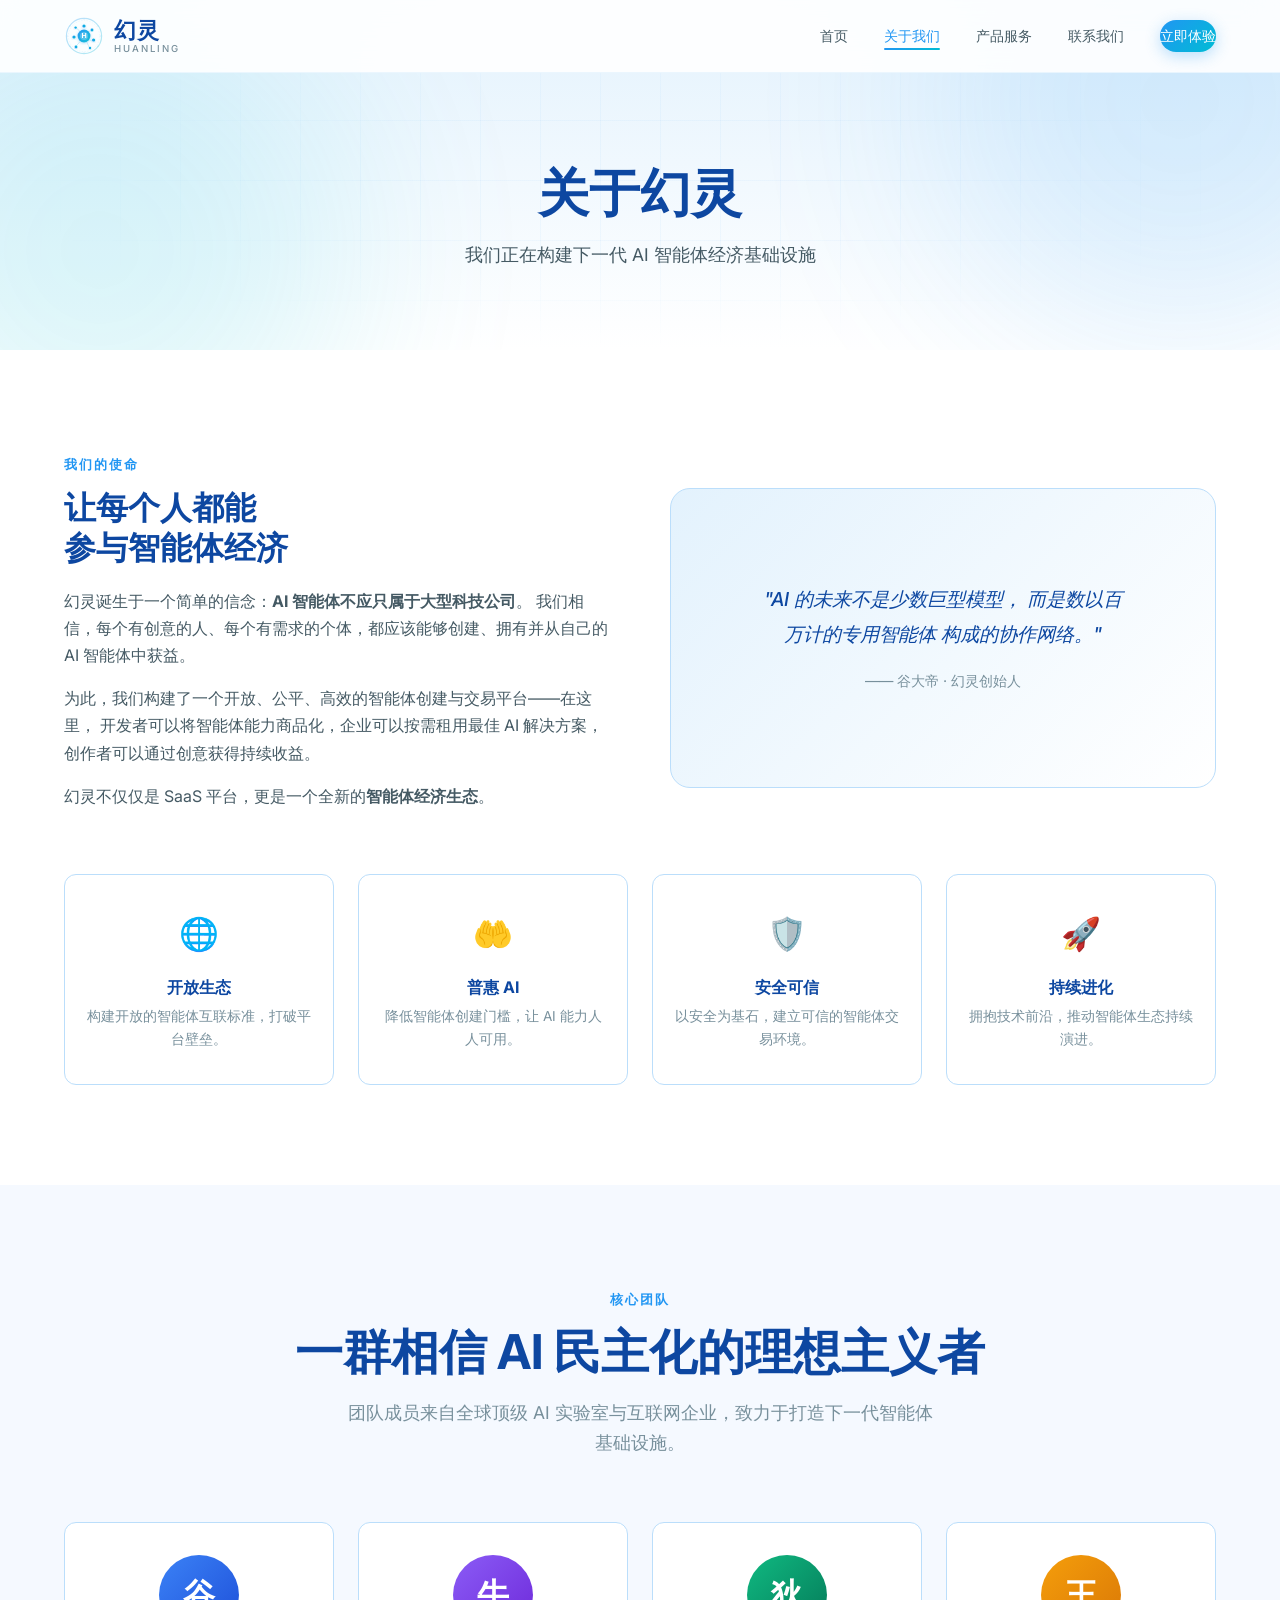
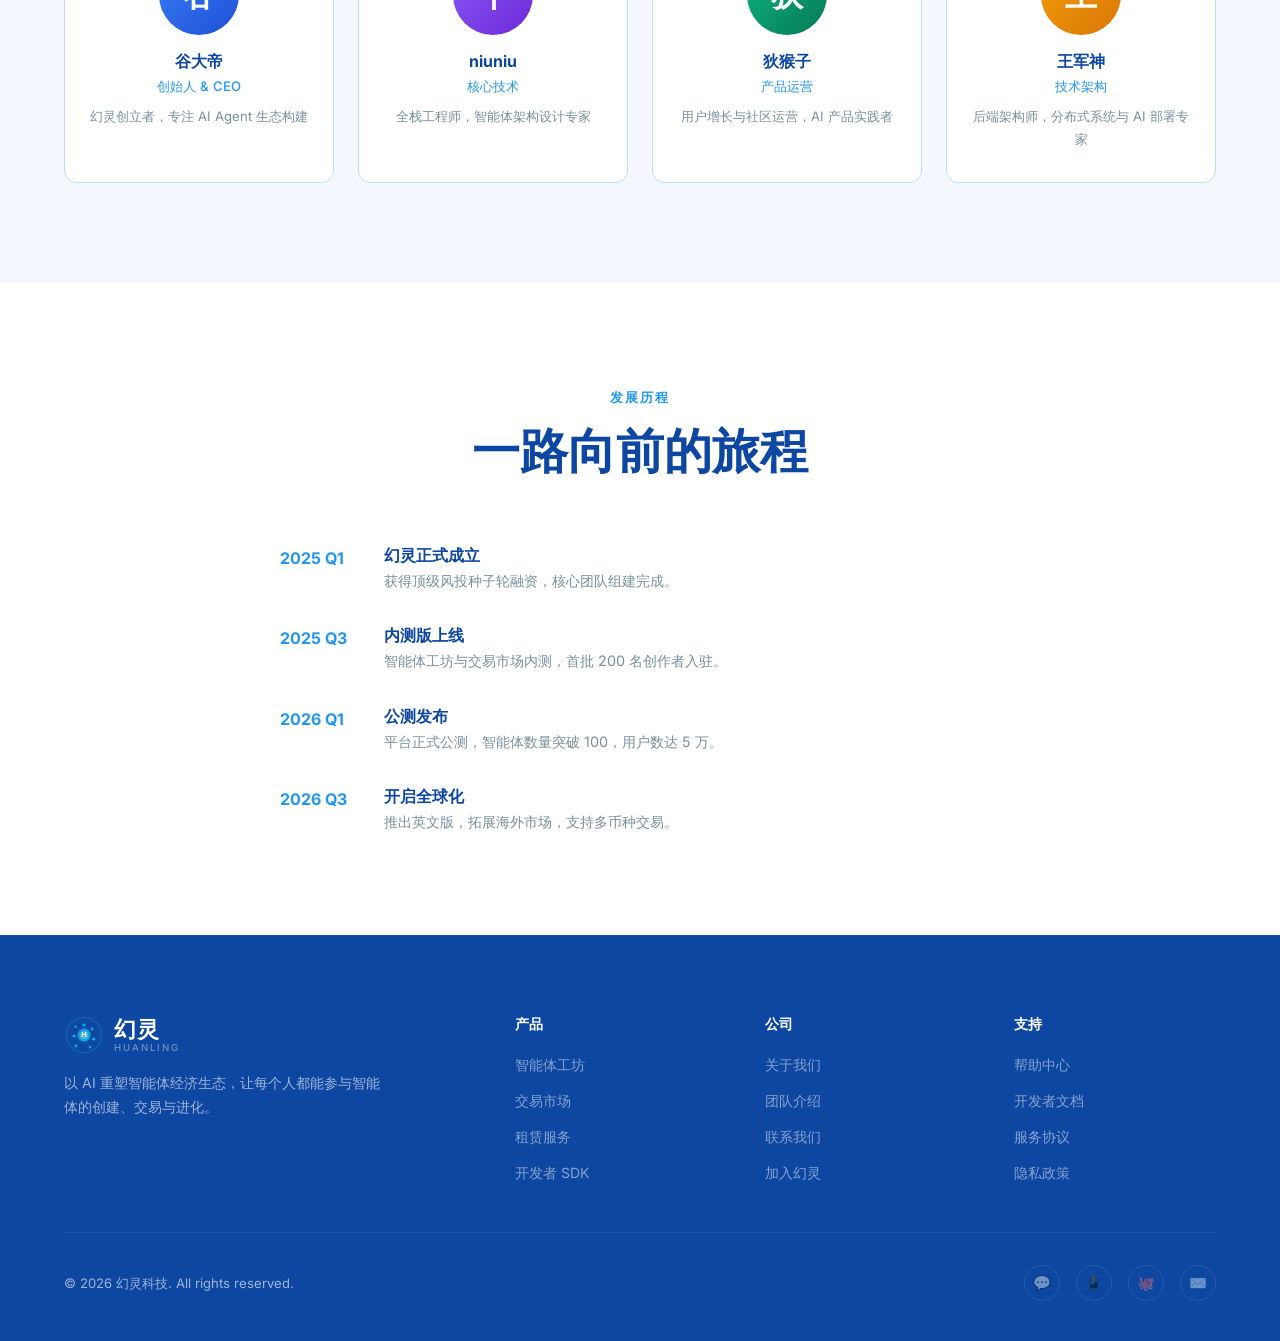
==== about.html @ f2faa494 "🎨 幻灵官网 v1.0 - AI智能体创建交易平台 - 首页：Hero展示、核心能力、平台流程、数据统计 - 关于我们：使命愿景、团队介绍、发展历程 - 产品服务：智能体工坊、交易市场、企业租赁、定价" ====
<!DOCTYPE html>
<html lang="zh-CN">
<head>
  <meta charset="UTF-8">
  <meta name="viewport" content="width=device-width, initial-scale=1.0">
  <meta name="description" content="关于幻灵 — 了解我们的使命、团队与愿景。">
  <title>关于我们 · 幻灵</title>
  <link rel="preconnect" href="https://fonts.googleapis.com">
  <link rel="preconnect" href="https://fonts.gstatic.com" crossorigin>
  <link href="https://fonts.googleapis.com/css2?family=Inter:wght@400;500;600;700;800&display=swap" rel="stylesheet">
  <link rel="stylesheet" href="css/style.css">
</head>
<body>

  <!-- ========== HEADER ========== -->
  <header class="header">
    <div class="container">
      <a href="index.html" class="logo">
        <span class="logo-icon"><img src="images/logo.svg" alt="幻灵Logo"></span>
        <span class="logo-text">
          <span class="logo-cn">幻灵</span>
          <span class="logo-en">HuanLing</span>
        </span>
      </a>
      <nav>
        <ul class="nav-links">
          <li><a href="index.html">首页</a></li>
          <li><a href="about.html" class="active">关于我们</a></li>
          <li><a href="services.html">产品服务</a></li>
          <li><a href="contact.html">联系我们</a></li>
          <li><a href="services.html" class="btn btn-primary nav-cta">立即体验</a></li>
        </ul>
      </nav>
      <button class="menu-toggle" aria-label="菜单">
        <span></span><span></span><span></span>
      </button>
    </div>
  </header>

  <!-- ========== PAGE HERO ========== -->
  <section class="page-hero">
    <div class="hero-bg-grid"></div>
    <div class="hero-glow hero-glow-1"></div>
    <div class="hero-glow hero-glow-2"></div>
    <div class="container" style="position: relative; z-index: 1;">
      <h1>关于幻灵</h1>
      <p>我们正在构建下一代 AI 智能体经济基础设施</p>
    </div>
  </section>

  <!-- ========== MISSION ========== -->
  <section class="mission-section">
    <div class="container">
      <div class="mission-grid">
        <div class="mission-content fade-in">
          <span class="section-label">我们的使命</span>
          <h2>让每个人都能<br>参与智能体经济</h2>
          <p>
            幻灵诞生于一个简单的信念：<strong>AI 智能体不应只属于大型科技公司</strong>。
            我们相信，每个有创意的人、每个有需求的个体，都应该能够创建、拥有并从自己的 AI 智能体中获益。
          </p>
          <p>
            为此，我们构建了一个开放、公平、高效的智能体创建与交易平台——在这里，
            开发者可以将智能体能力商品化，企业可以按需租用最佳 AI 解决方案，
            创作者可以通过创意获得持续收益。
          </p>
          <p>
            幻灵不仅仅是 SaaS 平台，更是一个全新的<strong>智能体经济生态</strong>。
          </p>
        </div>
        <div class="mission-visual fade-in">
          <div class="mission-quote">
            "AI 的未来不是少数巨型模型，
            而是数以百万计的专用智能体
            构成的协作网络。"
            <cite>—— 谷大帝 · 幻灵创始人</cite>
          </div>
        </div>
      </div>

      <div class="values-grid">
        <div class="value-card fade-in">
          <div class="value-icon">🌐</div>
          <h4>开放生态</h4>
          <p>构建开放的智能体互联标准，打破平台壁垒。</p>
        </div>
        <div class="value-card fade-in">
          <div class="value-icon">🤲</div>
          <h4>普惠 AI</h4>
          <p>降低智能体创建门槛，让 AI 能力人人可用。</p>
        </div>
        <div class="value-card fade-in">
          <div class="value-icon">🛡️</div>
          <h4>安全可信</h4>
          <p>以安全为基石，建立可信的智能体交易环境。</p>
        </div>
        <div class="value-card fade-in">
          <div class="value-icon">🚀</div>
          <h4>持续进化</h4>
          <p>拥抱技术前沿，推动智能体生态持续演进。</p>
        </div>
      </div>
    </div>
  </section>

  <!-- ========== TEAM ========== -->
  <section class="team-section" id="team">
    <div class="container">
      <div class="section-header fade-in">
        <span class="section-label">核心团队</span>
        <h2 class="section-title">一群相信 AI 民主化的理想主义者</h2>
        <p class="section-subtitle">团队成员来自全球顶级 AI 实验室与互联网企业，致力于打造下一代智能体基础设施。</p>
      </div>
      <div class="team-grid">
        <div class="team-card fade-in">
          <div class="team-avatar" style="background: linear-gradient(135deg, #3B82F6, #1D4ED8);">谷</div>
          <h4>谷大帝</h4>
          <div class="team-role">创始人 & CEO</div>
          <div class="team-desc">幻灵创立者，专注 AI Agent 生态构建</div>
        </div>
        <div class="team-card fade-in">
          <div class="team-avatar" style="background: linear-gradient(135deg, #8B5CF6, #6D28D9);">牛</div>
          <h4>niuniu</h4>
          <div class="team-role">核心技术</div>
          <div class="team-desc">全栈工程师，智能体架构设计专家</div>
        </div>
        <div class="team-card fade-in">
          <div class="team-avatar" style="background: linear-gradient(135deg, #10B981, #047857);">狄</div>
          <h4>狄猴子</h4>
          <div class="team-role">产品运营</div>
          <div class="team-desc">用户增长与社区运营，AI 产品实践者</div>
        </div>
        <div class="team-card fade-in">
          <div class="team-avatar" style="background: linear-gradient(135deg, #F59E0B, #D97706);">王</div>
          <h4>王军神</h4>
          <div class="team-role">技术架构</div>
          <div class="team-desc">后端架构师，分布式系统与 AI 部署专家</div>
        </div>
      </div>
    </div>
  </section>

  <!-- ========== TIMELINE ========== -->
  <section>
    <div class="container">
      <div class="section-header fade-in">
        <span class="section-label">发展历程</span>
        <h2 class="section-title">一路向前的旅程</h2>
      </div>
      <div style="max-width: 720px; margin: 0 auto;">
        <div style="display: flex; flex-direction: column; gap: 32px;">
          <div class="fade-in" style="display: flex; gap: 24px; align-items: flex-start;">
            <div style="flex-shrink: 0; width: 80px; font-weight: 700; color: var(--color-accent-1);">2025 Q1</div>
            <div>
              <h4 style="margin-bottom: 4px;">幻灵正式成立</h4>
              <p style="font-size: 0.9rem; color: var(--color-mid-gray);">获得顶级风投种子轮融资，核心团队组建完成。</p>
            </div>
          </div>
          <div class="fade-in" style="display: flex; gap: 24px; align-items: flex-start;">
            <div style="flex-shrink: 0; width: 80px; font-weight: 700; color: var(--color-accent-1);">2025 Q3</div>
            <div>
              <h4 style="margin-bottom: 4px;">内测版上线</h4>
              <p style="font-size: 0.9rem; color: var(--color-mid-gray);">智能体工坊与交易市场内测，首批 200 名创作者入驻。</p>
            </div>
          </div>
          <div class="fade-in" style="display: flex; gap: 24px; align-items: flex-start;">
            <div style="flex-shrink: 0; width: 80px; font-weight: 700; color: var(--color-accent-1);">2026 Q1</div>
            <div>
              <h4 style="margin-bottom: 4px;">公测发布</h4>
              <p style="font-size: 0.9rem; color: var(--color-mid-gray);">平台正式公测，智能体数量突破 100，用户数达 5 万。</p>
            </div>
          </div>
          <div class="fade-in" style="display: flex; gap: 24px; align-items: flex-start;">
            <div style="flex-shrink: 0; width: 80px; font-weight: 700; color: var(--color-accent-1);">2026 Q3</div>
            <div>
              <h4 style="margin-bottom: 4px;">开启全球化</h4>
              <p style="font-size: 0.9rem; color: var(--color-mid-gray);">推出英文版，拓展海外市场，支持多币种交易。</p>
            </div>
          </div>
        </div>
      </div>
    </div>
  </section>

  <!-- ========== FOOTER ========== -->
  <footer class="footer">
    <div class="container">
      <div class="footer-grid">
        <div class="footer-brand">
          <a href="index.html" class="logo">
            <span class="logo-icon"><img src="images/logo.svg" alt="幻灵Logo"></span>
            <span class="logo-text">
              <span class="logo-cn">幻灵</span>
              <span class="logo-en">HuanLing</span>
            </span>
          </a>
          <p>以 AI 重塑智能体经济生态，让每个人都能参与智能体的创建、交易与进化。</p>
        </div>
        <div>
          <h4>产品</h4>
          <div class="footer-links">
            <a href="services.html">智能体工坊</a>
            <a href="services.html">交易市场</a>
            <a href="services.html">租赁服务</a>
            <a href="services.html">开发者 SDK</a>
          </div>
        </div>
        <div>
          <h4>公司</h4>
          <div class="footer-links">
            <a href="about.html">关于我们</a>
            <a href="about.html#team">团队介绍</a>
            <a href="contact.html">联系我们</a>
            <a href="#">加入幻灵</a>
          </div>
        </div>
        <div>
          <h4>支持</h4>
          <div class="footer-links">
            <a href="#">帮助中心</a>
            <a href="#">开发者文档</a>
            <a href="#">服务协议</a>
            <a href="#">隐私政策</a>
          </div>
        </div>
      </div>
      <div class="footer-bottom">
        <span>&copy; 2026 幻灵科技. All rights reserved.</span>
        <div class="footer-social">
          <a href="#" aria-label="微信">💬</a>
          <a href="#" aria-label="微博">📱</a>
          <a href="#" aria-label="GitHub">🐙</a>
          <a href="#" aria-label="邮件">✉️</a>
        </div>
      </div>
    </div>
  </footer>

  <script src="js/main.js"></script>
</body>
</html>
---- css/style.css ----
/* =============================================
   幻灵 (HuanLing) - Corporate Website
   Light Blue + White Theme
   ============================================= */

/* --- CSS Variables / Design Tokens --- */
:root {
  --color-primary: #1565C0;
  --color-primary-dark: #0D47A1;
  --color-primary-light: #E3F2FD;
  --color-accent-1: #2196F3;
  --color-accent-2: #00BCD4;
  --color-accent-gradient: linear-gradient(135deg, #2196F3, #00BCD4);
  --color-accent-gradient-hover: linear-gradient(135deg, #1976D2, #0097A7);
  --color-white: #FFFFFF;
  --color-off-white: #F5F9FF;
  --color-light-gray: #E3F2FD;
  --color-mid-gray: #78909C;
  --color-dark-text: #0D47A1;
  --color-body-text: #455A64;
  --color-border: #BBDEFB;

  --font-primary: 'Inter', -apple-system, BlinkMacSystemFont, 'Segoe UI', Roboto, sans-serif;
  --font-mono: 'JetBrains Mono', 'Fira Code', 'SF Mono', monospace;

  --max-width: 1200px;
  --header-height: 72px;

  --shadow-sm: 0 1px 3px rgba(33, 150, 243, 0.08);
  --shadow-md: 0 4px 20px rgba(33, 150, 243, 0.1);
  --shadow-lg: 0 12px 40px rgba(33, 150, 243, 0.15);
  --shadow-glow: 0 0 30px rgba(33, 150, 243, 0.12);

  --radius-sm: 8px;
  --radius-md: 12px;
  --radius-lg: 20px;
  --radius-full: 9999px;

  --transition: all 0.3s cubic-bezier(0.4, 0, 0.2, 1);
}

/* --- Reset & Base --- */
*, *::before, *::after {
  margin: 0;
  padding: 0;
  box-sizing: border-box;
}

html {
  scroll-behavior: smooth;
  font-size: 16px;
}

body {
  font-family: var(--font-primary);
  color: var(--color-body-text);
  background: var(--color-white);
  line-height: 1.7;
  -webkit-font-smoothing: antialiased;
  -moz-osx-font-smoothing: grayscale;
  overflow-x: hidden;
}

a {
  text-decoration: none;
  color: inherit;
  transition: var(--transition);
}

ul { list-style: none; }

img { max-width: 100%; height: auto; display: block; }

.container {
  max-width: var(--max-width);
  margin: 0 auto;
  padding: 0 24px;
}

/* --- Typography --- */
h1, h2, h3, h4, h5, h6 {
  color: var(--color-dark-text);
  font-weight: 700;
  line-height: 1.25;
}

.section-label {
  display: inline-block;
  font-size: 0.8rem;
  font-weight: 600;
  letter-spacing: 2px;
  text-transform: uppercase;
  color: var(--color-accent-1);
  margin-bottom: 12px;
}

.section-title {
  font-size: clamp(2rem, 4vw, 3rem);
  margin-bottom: 16px;
  color: var(--color-dark-text);
}

.section-subtitle {
  font-size: 1.1rem;
  color: var(--color-mid-gray);
  max-width: 600px;
}

.text-gradient {
  background: var(--color-accent-gradient);
  -webkit-background-clip: text;
  -webkit-text-fill-color: transparent;
  background-clip: text;
}

/* --- Buttons --- */
.btn {
  display: inline-flex;
  align-items: center;
  gap: 8px;
  padding: 14px 32px;
  border-radius: var(--radius-full);
  font-size: 0.95rem;
  font-weight: 600;
  cursor: pointer;
  border: none;
  transition: var(--transition);
  font-family: var(--font-primary);
}

.btn-primary {
  background: var(--color-accent-gradient);
  color: var(--color-white);
  box-shadow: 0 4px 15px rgba(33, 150, 243, 0.3);
}

.btn-primary:hover {
  background: var(--color-accent-gradient-hover);
  box-shadow: 0 8px 25px rgba(33, 150, 243, 0.4);
  transform: translateY(-2px);
}

.btn-outline {
  background: transparent;
  color: var(--color-accent-1);
  border: 1.5px solid var(--color-accent-1);
}

.btn-outline:hover {
  background: rgba(33, 150, 243, 0.06);
  border-color: var(--color-primary);
  color: var(--color-primary);
  transform: translateY(-2px);
}

.btn-secondary {
  background: var(--color-white);
  color: var(--color-accent-1);
  border: 1.5px solid var(--color-border);
  box-shadow: var(--shadow-sm);
}

.btn-secondary:hover {
  border-color: var(--color-accent-1);
  box-shadow: var(--shadow-md);
  transform: translateY(-2px);
}

/* --- Header / Navigation --- */
.header {
  position: fixed;
  top: 0;
  left: 0;
  right: 0;
  z-index: 1000;
  background: rgba(255, 255, 255, 0.9);
  backdrop-filter: blur(16px);
  -webkit-backdrop-filter: blur(16px);
  border-bottom: 1px solid rgba(33, 150, 243, 0.08);
  transition: var(--transition);
}

.header.scrolled {
  background: rgba(255, 255, 255, 0.97);
  box-shadow: 0 2px 20px rgba(33, 150, 243, 0.1);
}

.header .container {
  display: flex;
  align-items: center;
  justify-content: space-between;
  height: var(--header-height);
}

.logo {
  display: flex;
  align-items: center;
  gap: 10px;
  font-size: 1.4rem;
  font-weight: 800;
  color: var(--color-dark-text);
  text-decoration: none;
}

.logo-icon {
  width: 40px;
  height: 40px;
  display: flex;
  align-items: center;
  justify-content: center;
  flex-shrink: 0;
}

.logo-icon img,
.logo-icon svg {
  width: 40px;
  height: 40px;
}

.logo-text {
  display: flex;
  flex-direction: column;
  line-height: 1.15;
}

.logo-text .logo-cn {
  font-size: 1.35rem;
  font-weight: 800;
  color: var(--color-dark-text);
  letter-spacing: 1px;
}

.logo-text .logo-en {
  font-size: 0.6rem;
  font-weight: 500;
  color: var(--color-mid-gray);
  text-transform: uppercase;
  letter-spacing: 2px;
}

.nav-links {
  display: flex;
  align-items: center;
  gap: 36px;
}

.nav-links a {
  color: var(--color-body-text);
  font-size: 0.9rem;
  font-weight: 500;
  position: relative;
  padding: 4px 0;
}

.nav-links a::after {
  content: '';
  position: absolute;
  bottom: -2px;
  left: 0;
  width: 0;
  height: 2px;
  background: var(--color-accent-gradient);
  transition: var(--transition);
  border-radius: 1px;
}

.nav-links a:hover,
.nav-links a.active {
  color: var(--color-accent-1);
}

.nav-links a:hover::after,
.nav-links a.active::after {
  width: 100%;
}

.nav-cta {
  padding: 10px 24px;
  font-size: 0.85rem;
  color: var(--color-white) !important;
}

.nav-cta::after { display: none !important; }

/* Mobile Menu Toggle */
.menu-toggle {
  display: none;
  flex-direction: column;
  gap: 5px;
  cursor: pointer;
  padding: 4px;
  background: none;
  border: none;
}

.menu-toggle span {
  display: block;
  width: 24px;
  height: 2px;
  background: var(--color-accent-1);
  border-radius: 2px;
  transition: var(--transition);
}

.menu-toggle.active span:nth-child(1) {
  transform: rotate(45deg) translate(5px, 5px);
}

.menu-toggle.active span:nth-child(2) {
  opacity: 0;
}

.menu-toggle.active span:nth-child(3) {
  transform: rotate(-45deg) translate(5px, -5px);
}

/* --- Hero Section --- */
.hero {
  min-height: 100vh;
  background: linear-gradient(180deg, #E3F2FD 0%, #FFFFFF 40%, #F5F9FF 100%);
  display: flex;
  align-items: center;
  position: relative;
  overflow: hidden;
  padding-top: var(--header-height);
}

.hero-bg-grid {
  position: absolute;
  inset: 0;
  background-image:
    linear-gradient(rgba(33, 150, 243, 0.04) 1px, transparent 1px),
    linear-gradient(90deg, rgba(33, 150, 243, 0.04) 1px, transparent 1px);
  background-size: 60px 60px;
  mask-image: radial-gradient(ellipse at 50% 50%, black 30%, transparent 70%);
  -webkit-mask-image: radial-gradient(ellipse at 50% 50%, black 30%, transparent 70%);
}

.hero-glow {
  position: absolute;
  width: 500px;
  height: 500px;
  border-radius: 50%;
  filter: blur(100px);
  opacity: 0.12;
  pointer-events: none;
}

.hero-glow-1 {
  top: -150px;
  right: -150px;
  background: var(--color-accent-1);
}

.hero-glow-2 {
  bottom: -150px;
  left: -150px;
  background: var(--color-accent-2);
}

.hero .container {
  position: relative;
  z-index: 1;
  display: grid;
  grid-template-columns: 1fr 1fr;
  gap: 60px;
  align-items: center;
}

.hero-content {
  padding-right: 20px;
}

.hero-badge {
  display: inline-flex;
  align-items: center;
  gap: 8px;
  padding: 6px 16px;
  background: rgba(33, 150, 243, 0.08);
  border: 1px solid rgba(33, 150, 243, 0.15);
  border-radius: var(--radius-full);
  font-size: 0.8rem;
  color: var(--color-accent-1);
  font-weight: 500;
  margin-bottom: 28px;
}

.hero-badge-dot {
  width: 6px;
  height: 6px;
  background: var(--color-accent-1);
  border-radius: 50%;
  animation: pulse-dot 2s ease-in-out infinite;
}

@keyframes pulse-dot {
  0%, 100% { opacity: 1; }
  50% { opacity: 0.3; }
}

.hero h1 {
  font-size: clamp(2.5rem, 5vw, 3.8rem);
  color: var(--color-dark-text);
  margin-bottom: 20px;
  line-height: 1.15;
}

.hero p {
  font-size: 1.15rem;
  color: var(--color-body-text);
  max-width: 520px;
  margin-bottom: 36px;
  line-height: 1.8;
}

.hero-actions {
  display: flex;
  gap: 16px;
  flex-wrap: wrap;
}

/* Hero Visual */
.hero-visual {
  display: flex;
  justify-content: center;
  align-items: center;
  position: relative;
}

.hero-card-mockup {
  width: 100%;
  max-width: 480px;
  background: var(--color-white);
  border: 1px solid var(--color-border);
  border-radius: var(--radius-lg);
  padding: 32px;
  box-shadow: var(--shadow-lg);
  position: relative;
}

.hero-card-header {
  display: flex;
  align-items: center;
  justify-content: space-between;
  margin-bottom: 24px;
  padding-bottom: 20px;
  border-bottom: 1px solid var(--color-light-gray);
}

.hero-card-dots {
  display: flex;
  gap: 6px;
}

.hero-card-dot {
  width: 10px;
  height: 10px;
  border-radius: 50%;
}

.hero-card-dot:nth-child(1) { background: #EF4444; }
.hero-card-dot:nth-child(2) { background: #F59E0B; }
.hero-card-dot:nth-child(3) { background: #10B981; }

.hero-card-title {
  color: var(--color-mid-gray);
  font-size: 0.75rem;
  font-family: var(--font-mono);
  letter-spacing: 0.5px;
}

.hero-card-body {
  display: flex;
  flex-direction: column;
  gap: 12px;
}

.hero-card-row {
  display: flex;
  align-items: center;
  gap: 12px;
  padding: 12px 16px;
  background: var(--color-off-white);
  border-radius: var(--radius-sm);
  border: 1px solid var(--color-light-gray);
  animation: card-row-in 0.6s ease-out forwards;
  opacity: 0;
  transform: translateY(10px);
}

.hero-card-row:nth-child(1) { animation-delay: 0.3s; }
.hero-card-row:nth-child(2) { animation-delay: 0.5s; }
.hero-card-row:nth-child(3) { animation-delay: 0.7s; }
.hero-card-row:nth-child(4) { animation-delay: 0.9s; }

@keyframes card-row-in {
  to { opacity: 1; transform: translateY(0); }
}

.hero-card-avatar {
  width: 36px;
  height: 36px;
  border-radius: var(--radius-sm);
  display: flex;
  align-items: center;
  justify-content: center;
  font-size: 0.85rem;
  font-weight: 700;
  flex-shrink: 0;
  color: var(--color-white);
}

.hero-card-avatar.blue { background: linear-gradient(135deg, #2196F3, #1565C0); }
.hero-card-avatar.purple { background: linear-gradient(135deg, #7C4DFF, #651FFF); }
.hero-card-avatar.green { background: linear-gradient(135deg, #10B981, #047857); }
.hero-card-avatar.orange { background: linear-gradient(135deg, #F59E0B, #D97706); }

.hero-card-info {
  flex: 1;
}

.hero-card-name {
  color: var(--color-dark-text);
  font-size: 0.85rem;
  font-weight: 600;
}

.hero-card-desc {
  color: var(--color-mid-gray);
  font-size: 0.75rem;
}

.hero-card-status {
  width: 8px;
  height: 8px;
  border-radius: 50%;
  background: #10B981;
  flex-shrink: 0;
}

/* Floating orb decorations */
.floating-orb {
  position: absolute;
  border-radius: 50%;
  pointer-events: none;
}

.floating-orb-1 {
  width: 80px;
  height: 80px;
  background: var(--color-accent-gradient);
  opacity: 0.1;
  top: -20px;
  right: -20px;
  animation: float 6s ease-in-out infinite;
}

.floating-orb-2 {
  width: 50px;
  height: 50px;
  background: var(--color-accent-2);
  opacity: 0.08;
  bottom: 60px;
  left: -20px;
  animation: float 8s ease-in-out infinite reverse;
}

@keyframes float {
  0%, 100% { transform: translateY(0) scale(1); }
  50% { transform: translateY(-20px) scale(1.05); }
}

/* Counter strip */
.hero-stats {
  padding: 80px 0;
  background: var(--color-white);
  border-top: 1px solid var(--color-light-gray);
  border-bottom: 1px solid var(--color-light-gray);
}

.hero-stats .container {
  display: grid;
  grid-template-columns: repeat(4, 1fr);
  gap: 40px;
}

.stat-item {
  text-align: center;
}

.stat-number {
  font-size: clamp(2rem, 3vw, 2.8rem);
  font-weight: 800;
  color: var(--color-dark-text);
  line-height: 1;
  margin-bottom: 8px;
}

.stat-number .plus {
  background: var(--color-accent-gradient);
  -webkit-background-clip: text;
  -webkit-text-fill-color: transparent;
  background-clip: text;
}

.stat-label {
  font-size: 0.9rem;
  color: var(--color-mid-gray);
  font-weight: 500;
}

/* --- Sections Common --- */
section {
  padding: 100px 0;
}

.section-header {
  text-align: center;
  margin-bottom: 64px;
}

.section-header .section-subtitle {
  margin: 0 auto;
}

/* --- Features / Services Section --- */
.features-grid {
  display: grid;
  grid-template-columns: repeat(3, 1fr);
  gap: 24px;
}

.feature-card {
  padding: 40px 32px;
  background: var(--color-white);
  border: 1px solid var(--color-border);
  border-radius: var(--radius-md);
  transition: var(--transition);
  position: relative;
  overflow: hidden;
}

.feature-card::before {
  content: '';
  position: absolute;
  top: 0;
  left: 0;
  right: 0;
  height: 3px;
  background: var(--color-accent-gradient);
  transform: scaleX(0);
  transform-origin: left;
  transition: var(--transition);
}

.feature-card:hover {
  border-color: transparent;
  box-shadow: var(--shadow-lg);
  transform: translateY(-4px);
}

.feature-card:hover::before {
  transform: scaleX(1);
}

.feature-icon {
  width: 52px;
  height: 52px;
  border-radius: var(--radius-sm);
  display: flex;
  align-items: center;
  justify-content: center;
  font-size: 1.4rem;
  margin-bottom: 20px;
}

.feature-icon.blue { background: rgba(33, 150, 243, 0.1); color: var(--color-accent-1); }
.feature-icon.purple { background: rgba(124, 77, 255, 0.1); color: #7C4DFF; }
.feature-icon.green { background: rgba(16, 185, 129, 0.1); color: #10B981; }
.feature-icon.orange { background: rgba(245, 158, 11, 0.1); color: #F59E0B; }
.feature-icon.rose { background: rgba(244, 63, 94, 0.1); color: #F43F5E; }
.feature-icon.cyan { background: rgba(0, 188, 212, 0.1); color: #00BCD4; }

.feature-card h3 {
  font-size: 1.15rem;
  margin-bottom: 12px;
}

.feature-card p {
  font-size: 0.92rem;
  color: var(--color-mid-gray);
  line-height: 1.7;
}

/* --- Platform Flow Section --- */
.platform-flow {
  background: linear-gradient(135deg, var(--color-primary), var(--color-accent-2));
}

.platform-flow .section-label {
  color: #B3E5FC;
}

.platform-flow .section-title {
  color: var(--color-white);
}

.platform-flow .section-subtitle {
  color: rgba(255, 255, 255, 0.7);
}

.flow-steps {
  display: grid;
  grid-template-columns: repeat(4, 1fr);
  gap: 24px;
  position: relative;
}

.flow-step {
  text-align: center;
  padding: 40px 20px;
  position: relative;
}

.flow-step:not(:last-child)::after {
  content: '';
  position: absolute;
  top: 56px;
  right: -12px;
  width: 24px;
  height: 2px;
  background: linear-gradient(to right, rgba(255, 255, 255, 0.4), transparent);
}

.flow-step-number {
  width: 48px;
  height: 48px;
  border-radius: 50%;
  background: rgba(255, 255, 255, 0.15);
  border: 1.5px solid rgba(255, 255, 255, 0.25);
  display: flex;
  align-items: center;
  justify-content: center;
  margin: 0 auto 20px;
  font-size: 1.1rem;
  font-weight: 700;
  color: var(--color-white);
}

.flow-step h3 {
  font-size: 1.05rem;
  color: var(--color-white);
  margin-bottom: 10px;
}

.flow-step p {
  font-size: 0.88rem;
  color: rgba(255, 255, 255, 0.7);
  line-height: 1.6;
}

/* --- About Page Styles --- */
.page-hero {
  padding: 160px 0 80px;
  background: linear-gradient(180deg, var(--color-primary-light), var(--color-white));
  text-align: center;
  position: relative;
  overflow: hidden;
}

.page-hero h1 {
  font-size: clamp(2.2rem, 4vw, 3.2rem);
  color: var(--color-dark-text);
  margin-bottom: 16px;
}

.page-hero p {
  color: var(--color-body-text);
  font-size: 1.1rem;
  max-width: 600px;
  margin: 0 auto;
}

.mission-section {
  padding: 100px 0;
}

.mission-grid {
  display: grid;
  grid-template-columns: 1fr 1fr;
  gap: 60px;
  align-items: center;
}

.mission-content h2 {
  font-size: 2rem;
  margin-bottom: 20px;
  color: var(--color-dark-text);
}

.mission-content p {
  font-size: 1rem;
  margin-bottom: 16px;
  color: var(--color-body-text);
}

.mission-visual {
  background: linear-gradient(135deg, var(--color-primary-light), var(--color-white));
  border-radius: var(--radius-lg);
  padding: 40px;
  border: 1px solid var(--color-border);
  position: relative;
  min-height: 300px;
  display: flex;
  align-items: center;
  justify-content: center;
}

.mission-quote {
  font-size: 1.2rem;
  font-weight: 500;
  color: var(--color-dark-text);
  text-align: center;
  font-style: italic;
  max-width: 360px;
  line-height: 1.8;
}

.mission-quote cite {
  display: block;
  margin-top: 16px;
  font-size: 0.9rem;
  font-style: normal;
  color: var(--color-mid-gray);
  font-weight: 400;
}

.values-grid {
  display: grid;
  grid-template-columns: repeat(4, 1fr);
  gap: 24px;
  margin-top: 48px;
}

.value-card {
  text-align: center;
  padding: 32px 20px;
  border: 1px solid var(--color-border);
  border-radius: var(--radius-md);
  transition: var(--transition);
}

.value-card:hover {
  border-color: var(--color-accent-1);
  box-shadow: var(--shadow-md);
  transform: translateY(-3px);
}

.value-icon {
  font-size: 2rem;
  margin-bottom: 16px;
}

.value-card h4 {
  font-size: 1rem;
  margin-bottom: 8px;
}

.value-card p {
  font-size: 0.85rem;
  color: var(--color-mid-gray);
}

/* Team Section */
.team-section {
  background: var(--color-off-white);
}

.team-grid {
  display: grid;
  grid-template-columns: repeat(4, 1fr);
  gap: 24px;
}

.team-card {
  text-align: center;
  padding: 32px 20px;
  background: var(--color-white);
  border: 1px solid var(--color-border);
  border-radius: var(--radius-md);
  transition: var(--transition);
}

.team-card:hover {
  box-shadow: var(--shadow-md);
  transform: translateY(-3px);
}

.team-avatar {
  width: 80px;
  height: 80px;
  border-radius: 50%;
  margin: 0 auto 16px;
  display: flex;
  align-items: center;
  justify-content: center;
  font-size: 2rem;
  font-weight: 700;
  color: var(--color-white);
}

.team-card h4 {
  font-size: 1rem;
  margin-bottom: 4px;
}

.team-role {
  font-size: 0.82rem;
  color: var(--color-accent-1);
  font-weight: 500;
  margin-bottom: 8px;
}

.team-desc {
  font-size: 0.82rem;
  color: var(--color-mid-gray);
}

/* --- Services Page --- */
.services-showcase {
  padding: 100px 0;
}

.service-item {
  display: grid;
  grid-template-columns: 1fr 1fr;
  gap: 60px;
  align-items: center;
  margin-bottom: 100px;
}

.service-item:last-child { margin-bottom: 0; }

.service-item.reverse {
  direction: ltr;
}

.service-item.reverse .service-text {
  direction: ltr;
}

.service-item.reverse .service-visual {
  direction: ltr;
}

.service-icon-large {
  width: 64px;
  height: 64px;
  border-radius: var(--radius-sm);
  display: flex;
  align-items: center;
  justify-content: center;
  font-size: 1.6rem;
  margin-bottom: 20px;
}

.service-text h2 {
  font-size: 1.8rem;
  margin-bottom: 16px;
}

.service-text > p {
  font-size: 1rem;
  color: var(--color-body-text);
  margin-bottom: 24px;
  line-height: 1.8;
}

.service-features {
  display: flex;
  flex-direction: column;
  gap: 12px;
}

.service-features li {
  display: flex;
  align-items: flex-start;
  gap: 12px;
  font-size: 0.92rem;
  color: var(--color-body-text);
}

.service-features li::before {
  content: '✓';
  color: var(--color-accent-1);
  font-weight: 700;
  flex-shrink: 0;
}

.service-visual {
  background: linear-gradient(135deg, var(--color-primary-light), var(--color-white));
  border: 1px solid var(--color-border);
  border-radius: var(--radius-lg);
  padding: 40px;
  min-height: 320px;
  display: flex;
  align-items: center;
  justify-content: center;
}

.service-visual-content {
  text-align: center;
}

.service-visual-icon {
  font-size: 4rem;
  margin-bottom: 16px;
  opacity: 0.8;
}

.service-visual-label {
  font-size: 0.9rem;
  font-weight: 600;
  color: var(--color-mid-gray);
}

/* Pricing Section */
.pricing-section {
  background: var(--color-off-white);
}

.pricing-grid {
  display: grid;
  grid-template-columns: repeat(3, 1fr);
  gap: 24px;
}

.pricing-card {
  background: var(--color-white);
  border: 1px solid var(--color-border);
  border-radius: var(--radius-lg);
  padding: 40px 32px;
  transition: var(--transition);
  position: relative;
}

.pricing-card.featured {
  border-color: var(--color-accent-1);
  box-shadow: var(--shadow-glow);
  transform: scale(1.03);
}

.pricing-badge {
  position: absolute;
  top: -12px;
  left: 50%;
  transform: translateX(-50%);
  padding: 4px 16px;
  background: var(--color-accent-gradient);
  color: var(--color-white);
  font-size: 0.75rem;
  font-weight: 600;
  border-radius: var(--radius-full);
}

.pricing-card h3 {
  font-size: 1.2rem;
  margin-bottom: 8px;
}

.pricing-card > p {
  font-size: 0.88rem;
  color: var(--color-mid-gray);
  margin-bottom: 24px;
}

.pricing-amount {
  margin-bottom: 28px;
}

.pricing-amount .currency {
  font-size: 1.2rem;
  font-weight: 600;
  vertical-align: top;
  color: var(--color-dark-text);
}

.pricing-amount .amount {
  font-size: 3rem;
  font-weight: 800;
  color: var(--color-dark-text);
  line-height: 1;
}

.pricing-amount .period {
  font-size: 0.9rem;
  color: var(--color-mid-gray);
}

.pricing-features {
  display: flex;
  flex-direction: column;
  gap: 12px;
  margin-bottom: 32px;
}

.pricing-features li {
  display: flex;
  align-items: center;
  gap: 10px;
  font-size: 0.88rem;
  color: var(--color-body-text);
}

.pricing-features li .check {
  color: #10B981;
  font-weight: 700;
}

.pricing-features li .cross {
  color: var(--color-mid-gray);
}

.pricing-card .btn {
  width: 100%;
  justify-content: center;
}

/* --- Contact Page --- */
.contact-section {
  padding: 100px 0;
}

.contact-grid {
  display: grid;
  grid-template-columns: 1fr 1.5fr;
  gap: 60px;
}

.contact-info-list {
  display: flex;
  flex-direction: column;
  gap: 32px;
}

.contact-info-item {
  display: flex;
  align-items: flex-start;
  gap: 16px;
}

.contact-info-icon {
  width: 48px;
  height: 48px;
  border-radius: var(--radius-sm);
  background: rgba(33, 150, 243, 0.1);
  display: flex;
  align-items: center;
  justify-content: center;
  font-size: 1.2rem;
  flex-shrink: 0;
}

.contact-info-item h4 {
  font-size: 1rem;
  margin-bottom: 4px;
}

.contact-info-item p {
  font-size: 0.9rem;
  color: var(--color-mid-gray);
}

.contact-info-item p a {
  color: var(--color-accent-1);
  font-weight: 500;
  transition: var(--transition);
}

.contact-info-item p a:hover {
  color: var(--color-primary);
  text-decoration: underline;
}

/* Contact Form */
.contact-form {
  display: flex;
  flex-direction: column;
  gap: 20px;
}

.form-row {
  display: grid;
  grid-template-columns: 1fr 1fr;
  gap: 20px;
}

.form-group {
  display: flex;
  flex-direction: column;
  gap: 6px;
}

.form-group label {
  font-size: 0.85rem;
  font-weight: 600;
  color: var(--color-dark-text);
}

.form-group input,
.form-group textarea,
.form-group select {
  padding: 12px 16px;
  border: 1.5px solid var(--color-border);
  border-radius: var(--radius-sm);
  font-size: 0.92rem;
  font-family: var(--font-primary);
  transition: var(--transition);
  background: var(--color-white);
  color: var(--color-dark-text);
  outline: none;
}

.form-group input:focus,
.form-group textarea:focus,
.form-group select:focus {
  border-color: var(--color-accent-1);
  box-shadow: 0 0 0 3px rgba(33, 150, 243, 0.1);
}

.form-group textarea {
  resize: vertical;
  min-height: 120px;
}

/* --- Footer --- */
.footer {
  background: var(--color-dark-text);
  color: rgba(255, 255, 255, 0.6);
  padding: 80px 0 40px;
}

.footer-grid {
  display: grid;
  grid-template-columns: 2fr 1fr 1fr 1fr;
  gap: 48px;
  padding-bottom: 48px;
  border-bottom: 1px solid rgba(255, 255, 255, 0.08);
  margin-bottom: 32px;
}

.footer-brand .logo {
  margin-bottom: 16px;
}

.footer-brand .logo .logo-cn {
  color: var(--color-white);
}

.footer-brand .logo .logo-en {
  color: rgba(255, 255, 255, 0.4);
}

.footer-brand p {
  font-size: 0.88rem;
  line-height: 1.7;
  max-width: 320px;
}

.footer h4 {
  color: var(--color-white);
  font-size: 0.9rem;
  margin-bottom: 20px;
  font-weight: 600;
}

.footer-links {
  display: flex;
  flex-direction: column;
  gap: 12px;
}

.footer-links a {
  font-size: 0.88rem;
  color: rgba(255, 255, 255, 0.5);
}

.footer-links a:hover {
  color: var(--color-accent-2);
}

.footer-bottom {
  display: flex;
  justify-content: space-between;
  align-items: center;
  font-size: 0.82rem;
}

.footer-social {
  display: flex;
  gap: 16px;
}

.footer-social a {
  width: 36px;
  height: 36px;
  border-radius: 50%;
  border: 1px solid rgba(255, 255, 255, 0.1);
  display: flex;
  align-items: center;
  justify-content: center;
  font-size: 0.9rem;
  color: rgba(255, 255, 255, 0.4);
  transition: var(--transition);
}

.footer-social a:hover {
  border-color: var(--color-accent-2);
  color: var(--color-accent-2);
  background: rgba(0, 188, 212, 0.1);
}

/* --- Animations --- */
.fade-in {
  opacity: 0;
  transform: translateY(30px);
  transition: opacity 0.6s ease-out, transform 0.6s ease-out;
}

.fade-in.visible {
  opacity: 1;
  transform: translateY(0);
}

/* --- Responsive --- */
@media (max-width: 1024px) {
  .hero .container {
    grid-template-columns: 1fr;
    text-align: center;
  }

  .hero-content { padding-right: 0; }
  .hero p { margin: 0 auto 36px; }
  .hero-actions { justify-content: center; }

  .features-grid { grid-template-columns: repeat(2, 1fr); }
  .flow-steps { grid-template-columns: repeat(2, 1fr); }
  .flow-step:nth-child(2)::after { display: none; }

  .pricing-grid { grid-template-columns: 1fr; max-width: 480px; margin: 0 auto; }
  .pricing-card.featured { transform: none; }

  .team-grid { grid-template-columns: repeat(2, 1fr); }
  .values-grid { grid-template-columns: repeat(2, 1fr); }

  .service-item { grid-template-columns: 1fr; gap: 32px; }

  .footer-grid { grid-template-columns: 1fr 1fr; }

  .mission-grid { grid-template-columns: 1fr; gap: 40px; }
}

@media (max-width: 768px) {
  .menu-toggle { display: flex; }

  .nav-links {
    position: fixed;
    top: var(--header-height);
    left: 0;
    right: 0;
    background: rgba(255, 255, 255, 0.98);
    backdrop-filter: blur(20px);
    flex-direction: column;
    padding: 24px;
    gap: 20px;
    transform: translateY(-100%);
    opacity: 0;
    pointer-events: none;
    transition: var(--transition);
    border-bottom: 1px solid var(--color-border);
  }

  .nav-links.open {
    transform: translateY(0);
    opacity: 1;
    pointer-events: all;
  }

  .nav-links .nav-cta { display: none; }

  .hero-stats .container {
    grid-template-columns: repeat(2, 1fr);
    gap: 24px;
  }

  .features-grid { grid-template-columns: 1fr; }
  .flow-steps { grid-template-columns: 1fr; }
  .flow-step::after { display: none !important; }

  .contact-grid { grid-template-columns: 1fr; }

  .form-row { grid-template-columns: 1fr; }

  .footer-grid { grid-template-columns: 1fr; }
  .footer-bottom { flex-direction: column; gap: 16px; text-align: center; }

  section { padding: 60px 0; }
  .page-hero { padding: 130px 0 50px; }

  .team-grid { grid-template-columns: repeat(2, 1fr); }
  .values-grid { grid-template-columns: 1fr; }

  .pricing-card.featured { transform: none; }
}
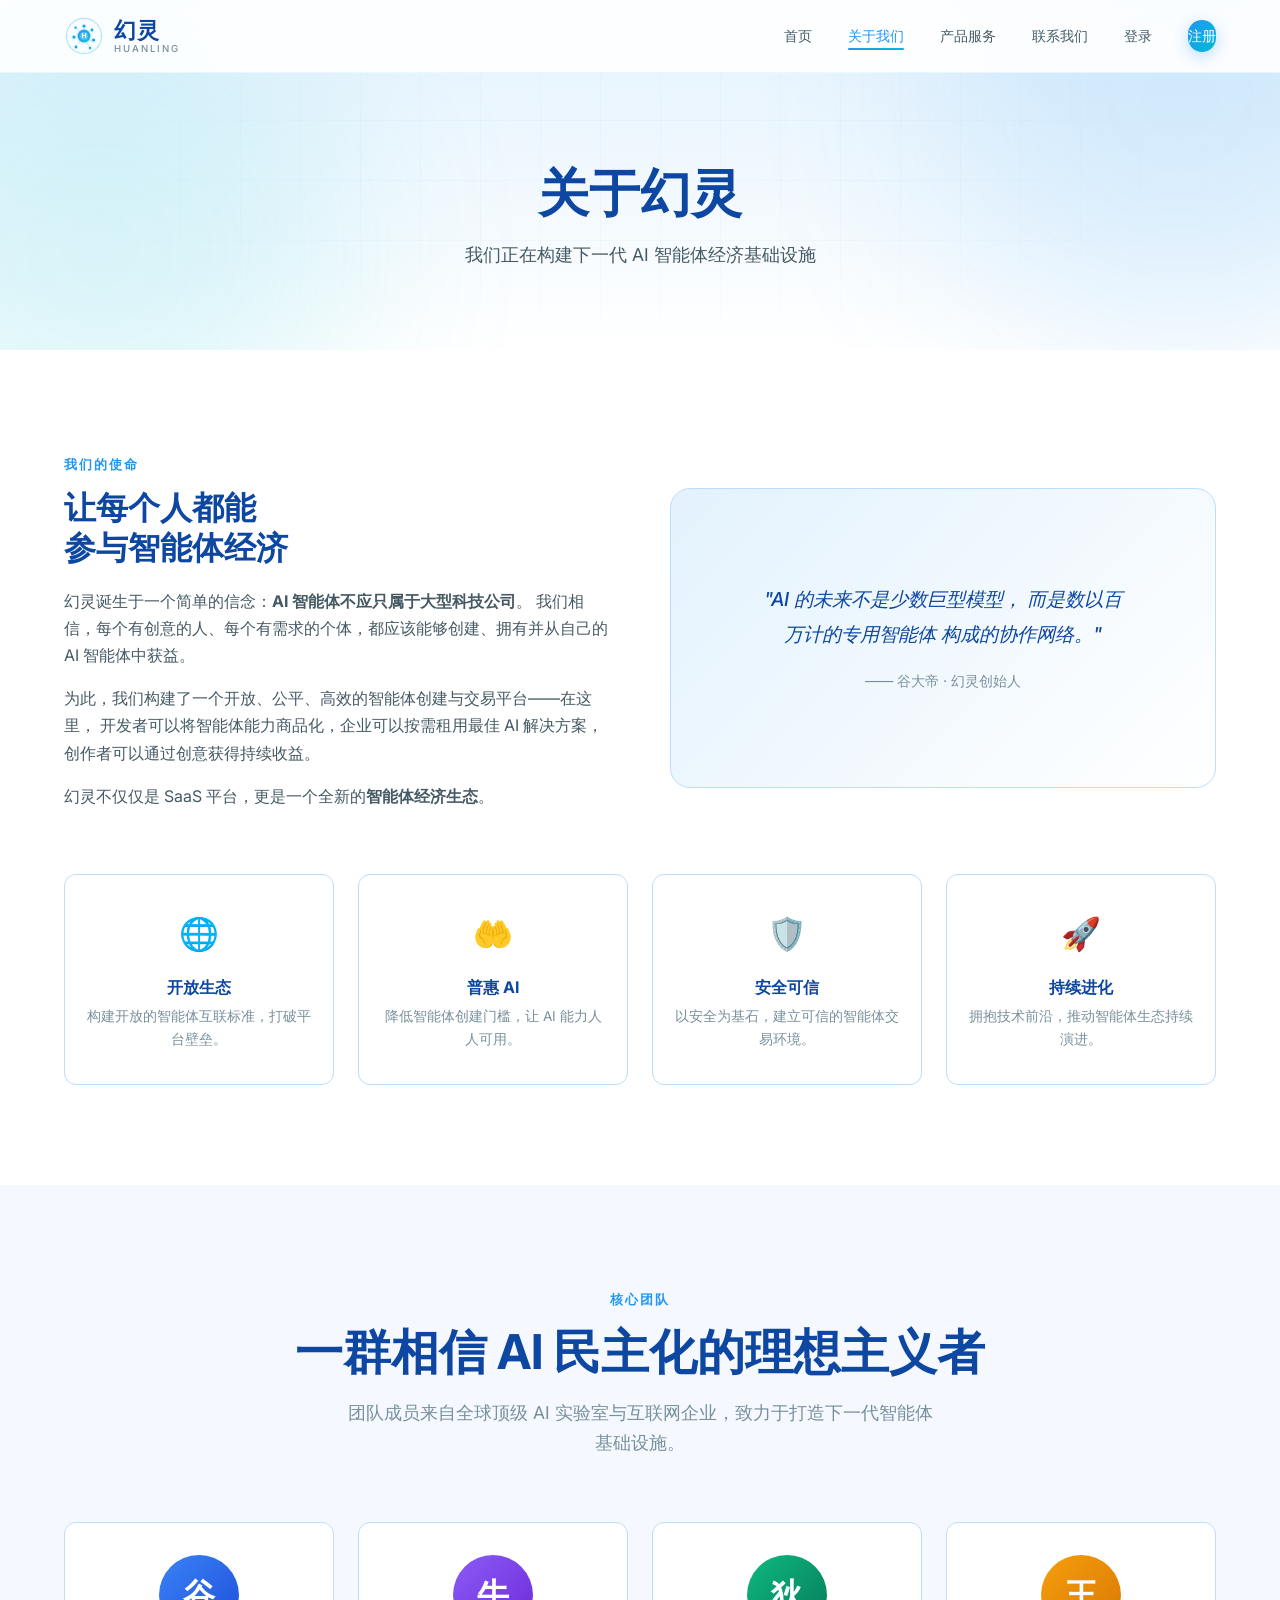
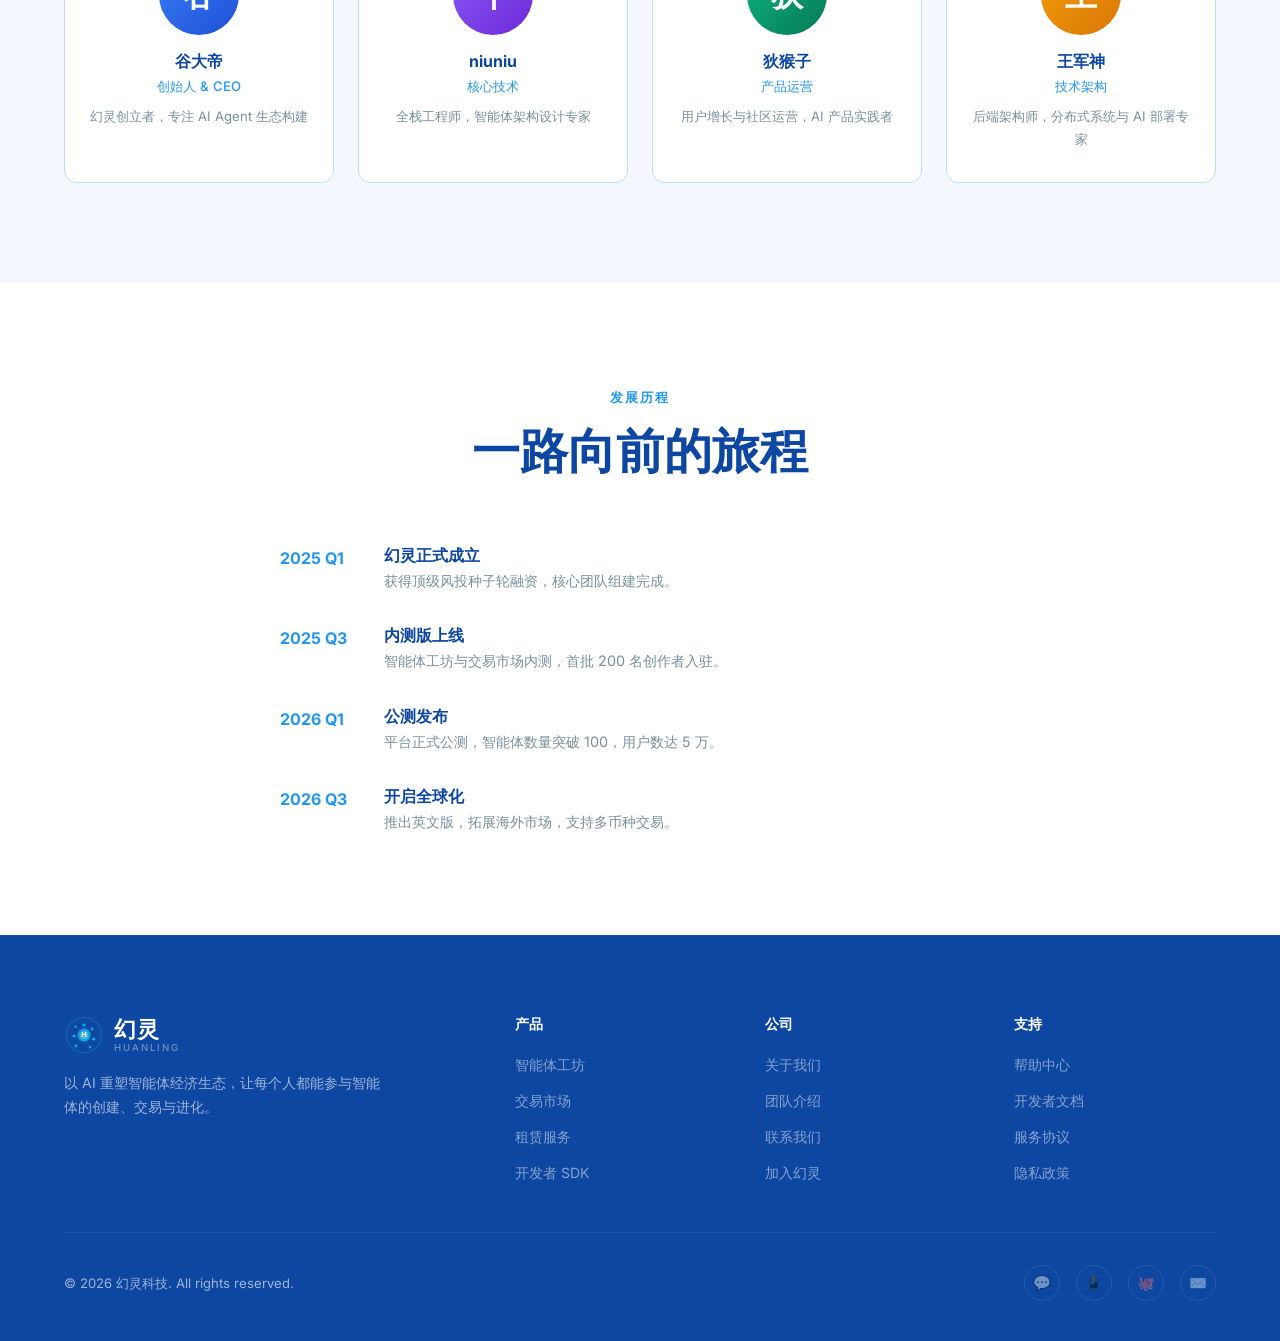
==== commit 518753c9: "✨ 重大更新：用户系统 + Apple风格UI + 支付 + 管理后台 新增功能： - 用户注册/登录系统（JWT认证） - Apple SF Pro风格登录/注册页面 - 管理员后台（用户数据看板、" ====
--- a/about.html
+++ b/about.html
@@ -28,7 +28,9 @@
           <li><a href="about.html" class="active">关于我们</a></li>
           <li><a href="services.html">产品服务</a></li>
           <li><a href="contact.html">联系我们</a></li>
-          <li><a href="services.html" class="btn btn-primary nav-cta">立即体验</a></li>
+          <li id="nav-login-link"><a href="login.html">登录</a></li>
+          <li id="nav-register-link"><a href="register.html" class="nav-cta btn btn-primary">注册</a></li>
+          <li id="nav-user-link" style="display:none;"><a href="user-center.html">个人中心</a></li>
         </ul>
       </nav>
       <button class="menu-toggle" aria-label="菜单">
@@ -237,5 +239,23 @@
   </footer>
 
   <script src="js/main.js"></script>
+  <script>
+  (function() {
+    var token = localStorage.getItem('huanling_token');
+    var user = null;
+    try { user = JSON.parse(localStorage.getItem('huanling_user')); } catch(e) {}
+    if (token && user) {
+      var loginLink = document.getElementById('nav-login-link');
+      var registerLink = document.getElementById('nav-register-link');
+      var userLink = document.getElementById('nav-user-link');
+      if (loginLink) loginLink.style.display = 'none';
+      if (registerLink) registerLink.style.display = 'none';
+      if (userLink) {
+        userLink.style.display = '';
+        userLink.querySelector('a').textContent = user.username || '个人中心';
+      }
+    }
+  })();
+</script>
 </body>
 </html>
